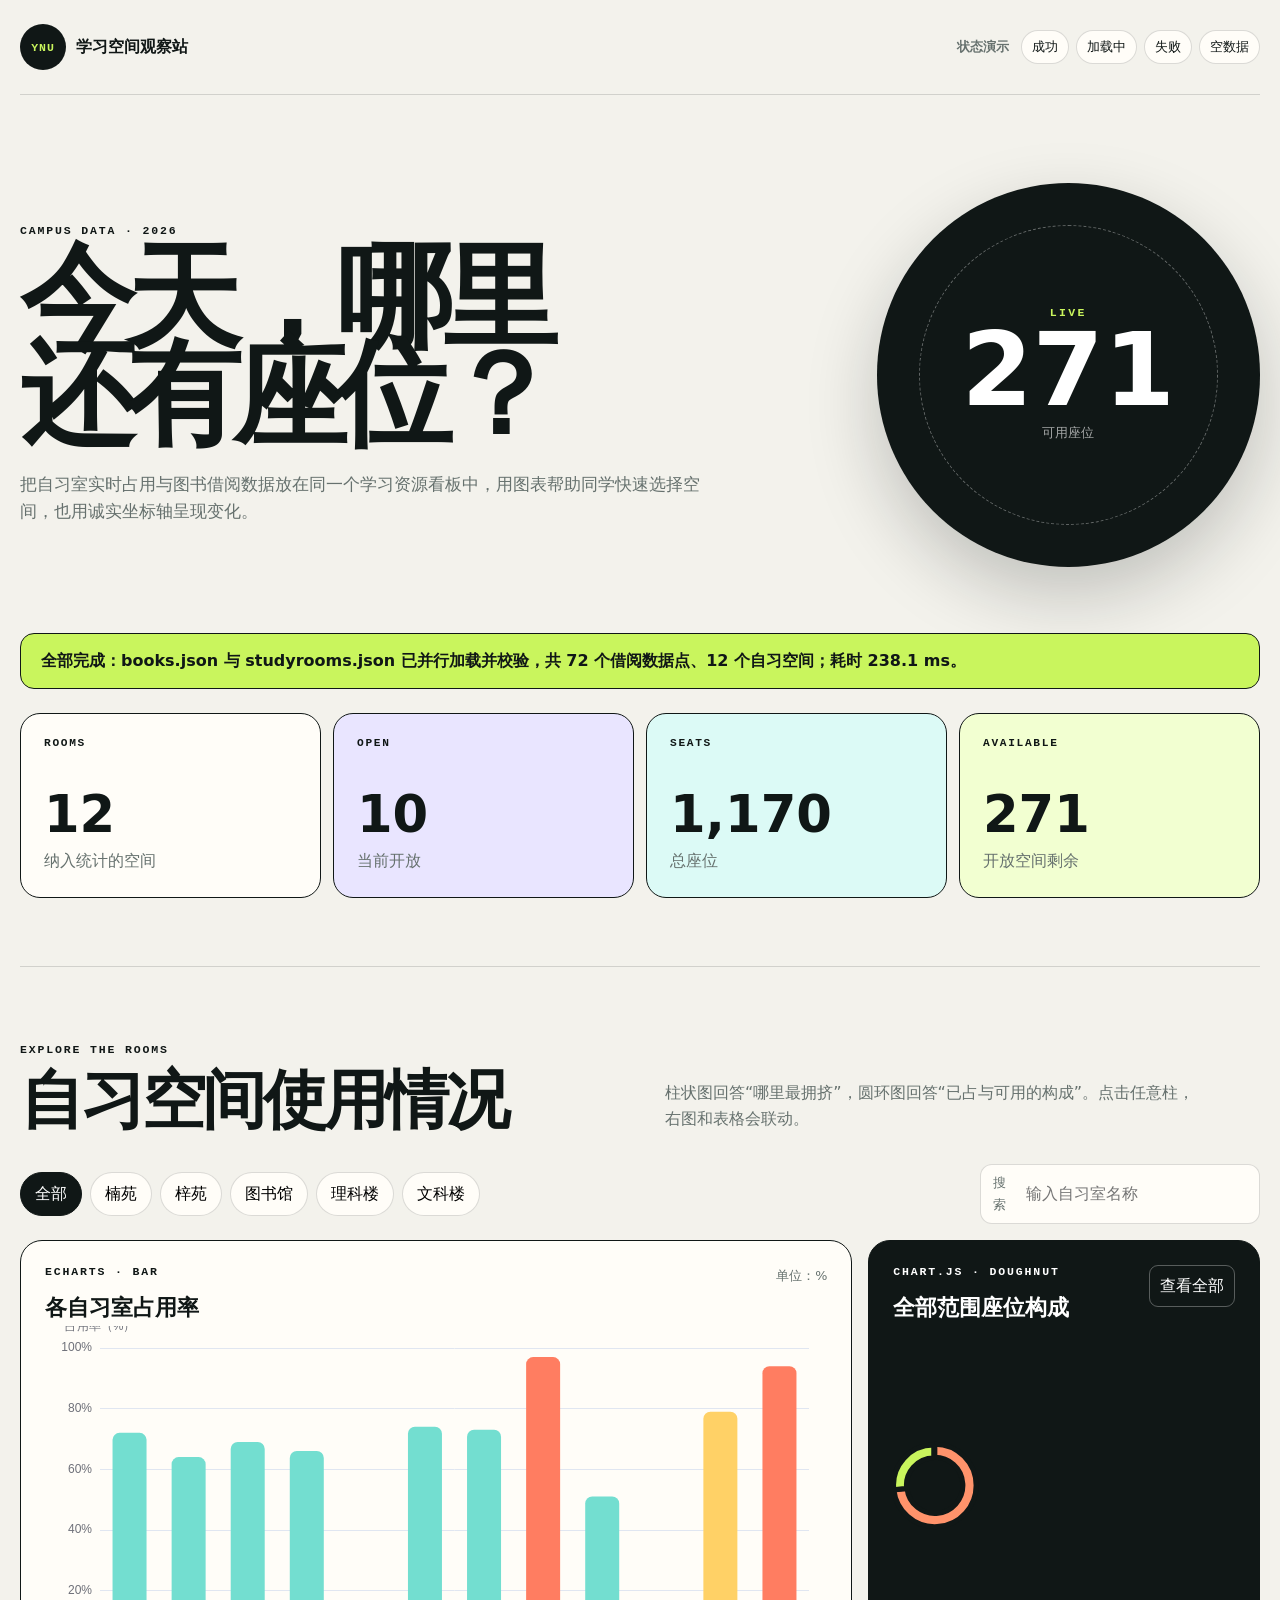
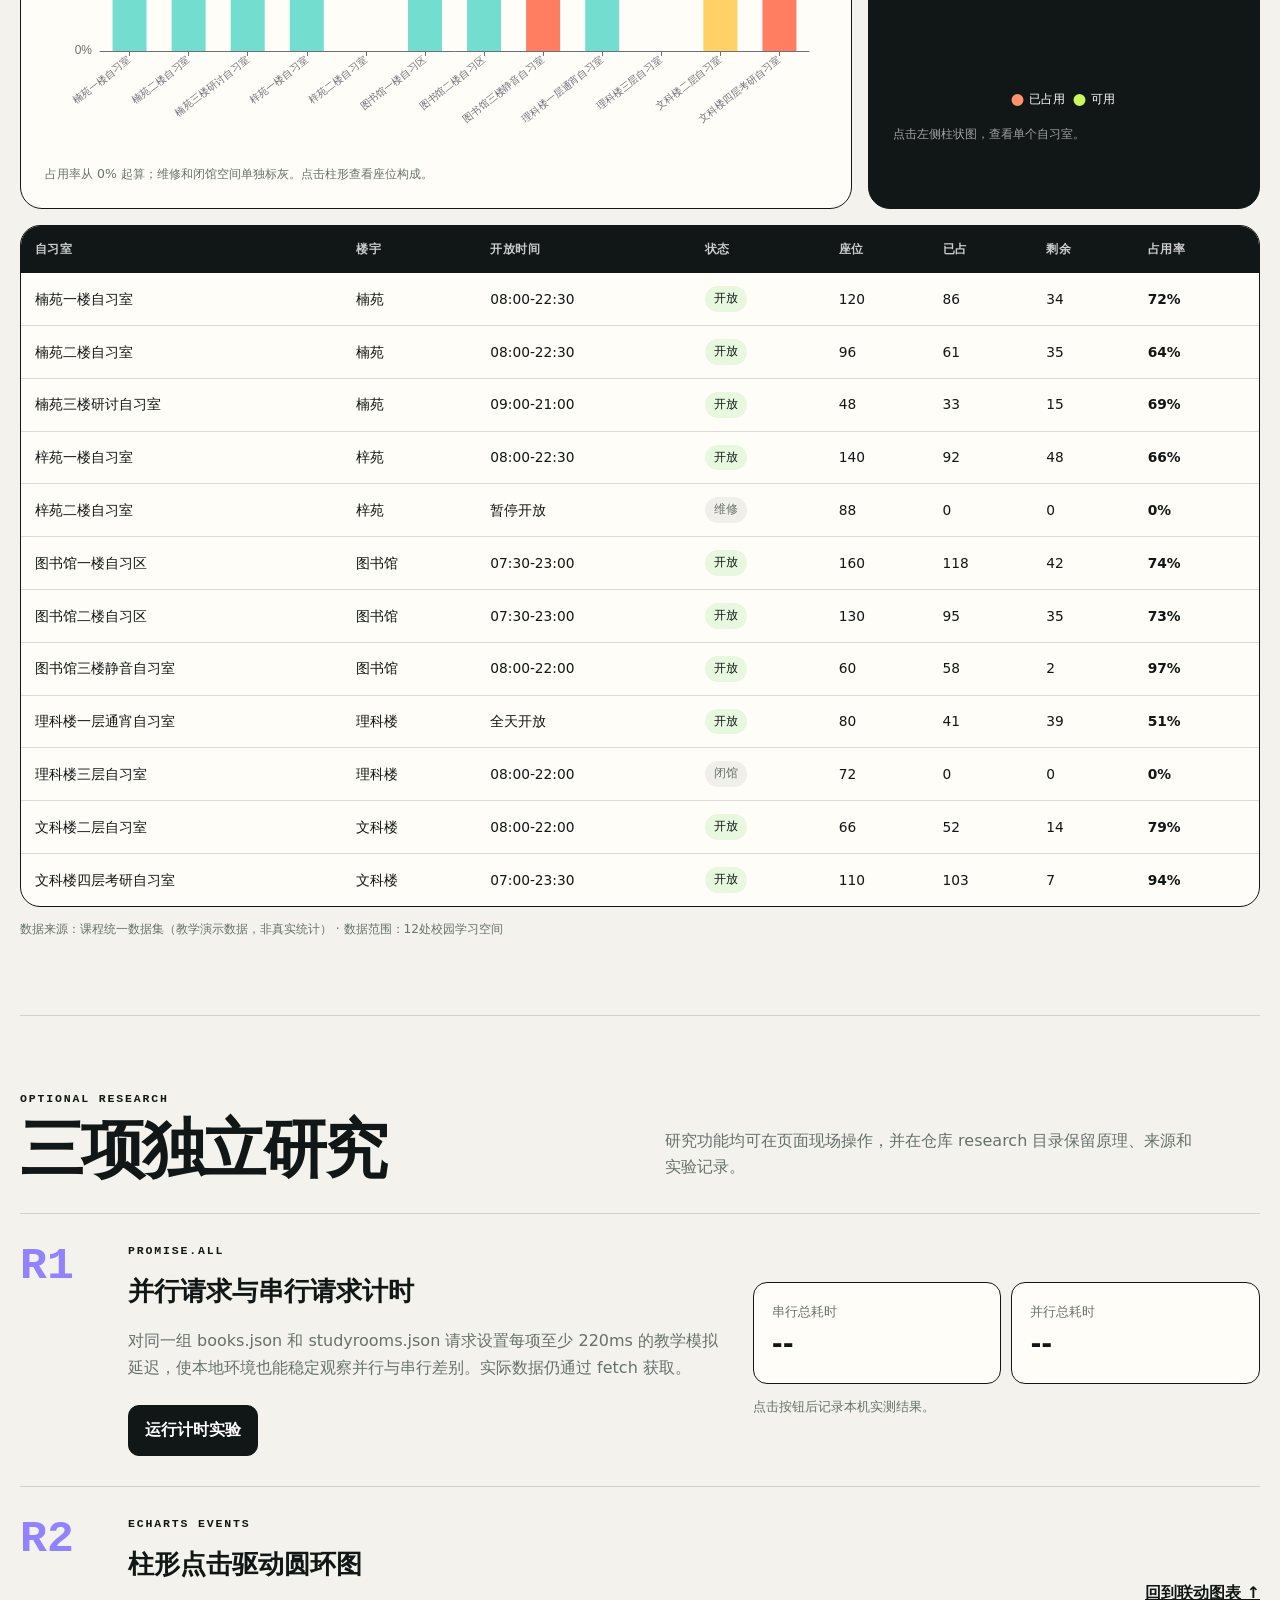
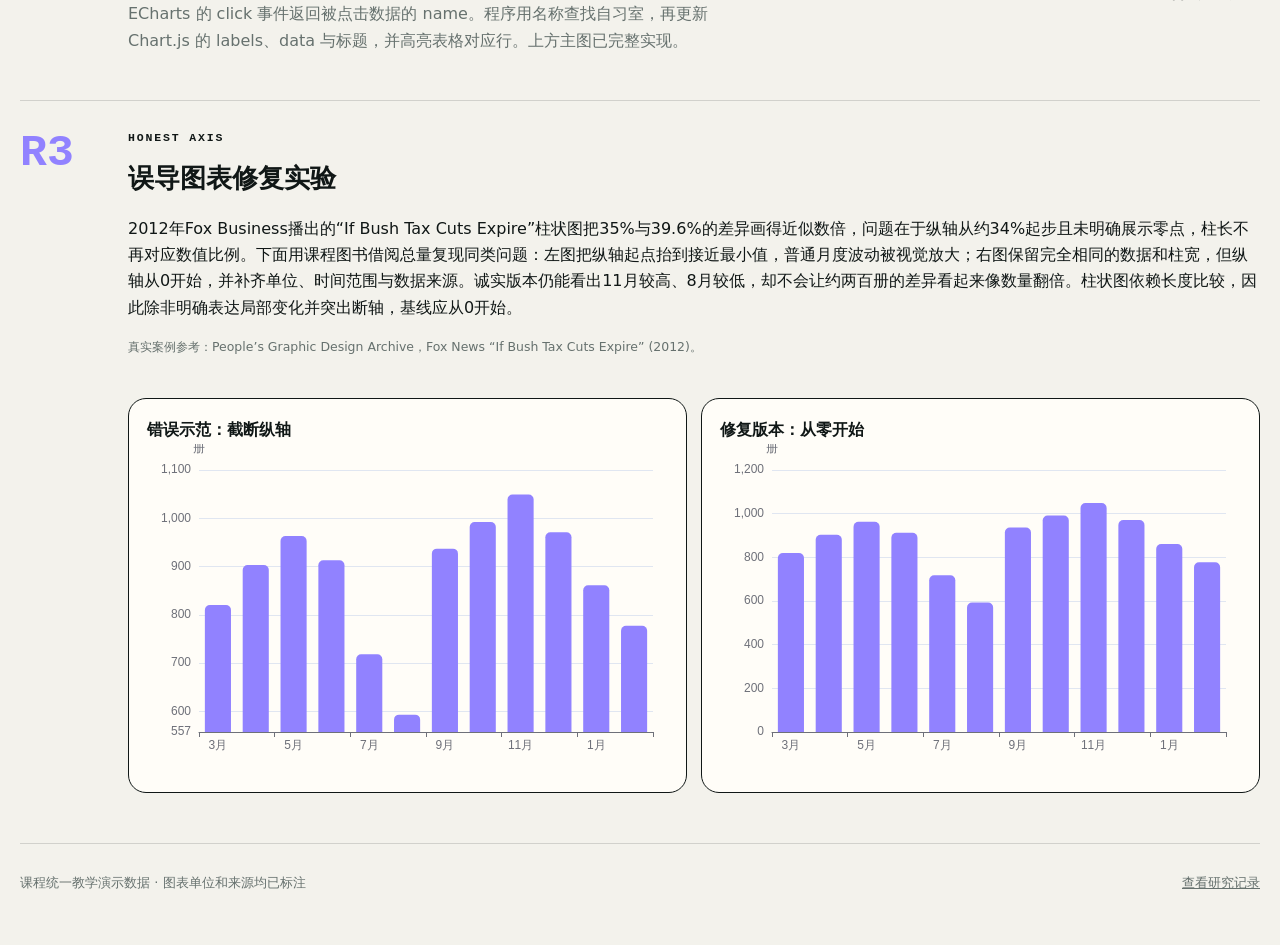
==== my-dashboard/index.html @ 5441ebf2 "完成校园学习空间自主数据看板" ====
<!doctype html>
<html lang="zh-CN">
<head>
  <meta charset="utf-8">
  <meta name="viewport" content="width=device-width, initial-scale=1">
  <meta name="description" content="校园学习空间数据看板，展示自习室座位、开放状态和图书借阅趋势">
  <title>校园学习空间数据看板</title>
  <link rel="icon" href="../assets/favicon.svg" type="image/svg+xml">
  <link rel="stylesheet" href="style.css">
</head>
<body>
  <header class="topbar shell">
    <a class="brand" href="../"><span>YNU</span> 学习空间观察站</a>
    <nav aria-label="四状态演示">
      <b>状态演示</b>
      <a href="./">成功</a>
      <a href="?state=loading">加载中</a>
      <a href="?state=error">失败</a>
      <a href="?state=empty">空数据</a>
    </nav>
  </header>

  <main>
    <section class="hero shell">
      <div class="hero-copy">
        <p class="eyebrow">CAMPUS DATA · 2026</p>
        <h1>今天，哪里<br>还有座位？</h1>
        <p>把自习室实时占用与图书借阅数据放在同一个学习资源看板中，用图表帮助同学快速选择空间，也用诚实坐标轴呈现变化。</p>
      </div>
      <div class="hero-badge" aria-hidden="true">
        <span>LIVE</span>
        <strong id="hero-availability">--</strong>
        <small>可用座位</small>
      </div>
    </section>

    <section id="status" class="status shell" aria-live="polite">
      <span class="status-icon" aria-hidden="true"></span>
      <div>
        <strong id="status-title">加载中</strong>
        <p id="status-detail">正在并行请求 books.json 与 studyrooms.json…</p>
      </div>
      <button id="retry-button" type="button" hidden>重新加载</button>
    </section>

    <div id="dashboard-content" hidden>
      <section id="success-banner" class="success-banner shell" aria-live="polite"></section>

      <section class="metrics shell" aria-label="核心指标">
        <article><span>ROOMS</span><strong id="metric-rooms">0</strong><p>纳入统计的空间</p></article>
        <article><span>OPEN</span><strong id="metric-open">0</strong><p>当前开放</p></article>
        <article><span>SEATS</span><strong id="metric-seats">0</strong><p>总座位</p></article>
        <article><span>AVAILABLE</span><strong id="metric-available">0</strong><p>开放空间剩余</p></article>
      </section>

      <section class="workspace shell">
        <div class="section-heading">
          <div>
            <p class="eyebrow">EXPLORE THE ROOMS</p>
            <h2>自习空间使用情况</h2>
          </div>
          <p>柱状图回答“哪里最拥挤”，圆环图回答“已占与可用的构成”。点击任意柱，右图和表格会联动。</p>
        </div>

        <div class="filters">
          <div id="building-filters" class="filter-buttons" role="group" aria-label="按楼宇筛选"></div>
          <label class="search-box">
            <span>搜索</span>
            <input id="room-search" type="search" placeholder="输入自习室名称" autocomplete="off">
          </label>
        </div>

        <div class="chart-layout">
          <article class="panel panel-wide">
            <div class="panel-heading">
              <div><p>ECHARTS · BAR</p><h3>各自习室占用率</h3></div>
              <span>单位：%</span>
            </div>
            <div id="room-chart" class="chart" role="img" aria-label="各自习室占用率柱状图"></div>
            <p class="chart-note">占用率从 0% 起算；维修和闭馆空间单独标灰。点击柱形查看座位构成。</p>
          </article>

          <article class="panel panel-accent">
            <div class="panel-heading">
              <div><p>CHART.JS · DOUGHNUT</p><h3 id="seat-chart-title">筛选结果座位构成</h3></div>
              <button id="reset-linkage" type="button">查看全部</button>
            </div>
            <div class="chart chart-small"><canvas id="seat-chart" aria-label="座位使用构成圆环图"></canvas></div>
            <p id="linkage-note" class="chart-note">点击左侧柱状图，查看单个自习室。</p>
          </article>
        </div>

        <div class="table-wrap">
          <table>
            <thead><tr><th>自习室</th><th>楼宇</th><th>开放时间</th><th>状态</th><th>座位</th><th>已占</th><th>剩余</th><th>占用率</th></tr></thead>
            <tbody id="room-table"></tbody>
          </table>
          <p id="table-empty" class="table-empty" hidden>没有符合筛选条件的自习室。</p>
        </div>
        <p class="source-line">数据来源：课程统一数据集（教学演示数据，非真实统计） · 数据范围：12处校园学习空间</p>
      </section>

      <section class="research shell" id="research">
        <div class="section-heading">
          <div>
            <p class="eyebrow">OPTIONAL RESEARCH</p>
            <h2>三项独立研究</h2>
          </div>
          <p>研究功能均可在页面现场操作，并在仓库 research 目录保留原理、来源和实验记录。</p>
        </div>

        <article class="research-card benchmark-card">
          <div class="research-index">R1</div>
          <div class="research-copy">
            <p class="eyebrow">PROMISE.ALL</p>
            <h3>并行请求与串行请求计时</h3>
            <p>对同一组 books.json 和 studyrooms.json 请求设置每项至少 220ms 的教学模拟延迟，使本地环境也能稳定观察并行与串行差别。实际数据仍通过 fetch 获取。</p>
            <button id="run-benchmark" class="primary-button" type="button">运行计时实验</button>
          </div>
          <div class="benchmark-result" aria-live="polite">
            <div><span>串行总耗时</span><strong id="serial-time">--</strong></div>
            <div><span>并行总耗时</span><strong id="parallel-time">--</strong></div>
            <p id="benchmark-summary">点击按钮后记录本机实测结果。</p>
          </div>
        </article>

        <article class="research-card linkage-card">
          <div class="research-index">R2</div>
          <div class="research-copy">
            <p class="eyebrow">ECHARTS EVENTS</p>
            <h3>柱形点击驱动圆环图</h3>
            <p>ECharts 的 click 事件返回被点击数据的 name。程序用名称查找自习室，再更新 Chart.js 的 labels、data 与标题，并高亮表格对应行。上方主图已完整实现。</p>
          </div>
          <a class="text-link" href="#room-chart">回到联动图表 ↑</a>
        </article>

        <article class="research-card misleading-card">
          <div class="research-index">R3</div>
          <div class="research-copy">
            <p class="eyebrow">HONEST AXIS</p>
            <h3>误导图表修复实验</h3>
            <p class="analysis">2012年Fox Business播出的“If Bush Tax Cuts Expire”柱状图把35%与39.6%的差异画得近似数倍，问题在于纵轴从约34%起步且未明确展示零点，柱长不再对应数值比例。下面用课程图书借阅总量复现同类问题：左图把纵轴起点抬到接近最小值，普通月度波动被视觉放大；右图保留完全相同的数据和柱宽，但纵轴从0开始，并补齐单位、时间范围与数据来源。诚实版本仍能看出11月较高、8月较低，却不会让约两百册的差异看起来像数量翻倍。柱状图依赖长度比较，因此除非明确表达局部变化并突出断轴，基线应从0开始。</p>
            <p class="reference">真实案例参考：People’s Graphic Design Archive，Fox News “If Bush Tax Cuts Expire” (2012)。</p>
          </div>
          <div class="compare-grid">
            <div><h4>错误示范：截断纵轴</h4><div id="misleading-chart" class="compare-chart"></div></div>
            <div><h4>修复版本：从零开始</h4><div id="honest-chart" class="compare-chart"></div></div>
          </div>
        </article>
      </section>
    </div>
  </main>

  <footer class="shell">
    <p>课程统一教学演示数据 · 图表单位和来源均已标注</p>
    <a href="../research/README.md">查看研究记录</a>
  </footer>

  <script src="../libs/jquery-3.7.1.min.js"></script>
  <script src="../libs/echarts-5.6.0.min.js"></script>
  <script src="../libs/chart-4.4.7.umd.min.js"></script>
  <script src="app.js"></script>
</body>
</html>
---- my-dashboard/style.css ----
:root {
  --ink: #101716;
  --muted: #66716e;
  --paper: #f3f2ec;
  --surface: #fffdf8;
  --line: rgba(16, 23, 22, .15);
  --lime: #c9f55d;
  --mint: #73ded0;
  --violet: #9182ff;
  --orange: #ff936b;
  --yellow: #ffd166;
  --danger: #c94b3a;
}

* { box-sizing: border-box; }
[hidden] { display: none !important; }
html { scroll-behavior: smooth; }
body { margin: 0; color: var(--ink); background: var(--paper); font-family: "Microsoft YaHei", system-ui, sans-serif; line-height: 1.65; }
button, input { font: inherit; }
a { color: inherit; }
.shell { width: min(1240px, calc(100% - 40px)); margin-inline: auto; }

.topbar { display: flex; justify-content: space-between; align-items: center; gap: 20px; padding-block: 24px; border-bottom: 1px solid var(--line); }
.brand { display: flex; align-items: center; gap: 10px; text-decoration: none; font-weight: 800; }
.brand span { display: grid; place-items: center; width: 46px; height: 46px; border-radius: 50%; background: var(--ink); color: var(--lime); font: 800 .72rem ui-monospace, monospace; letter-spacing: .08em; }
.topbar nav { display: flex; flex-wrap: wrap; align-items: center; gap: 7px; font-size: .8rem; }
.topbar nav b { color: var(--muted); margin-right: 5px; }
.topbar nav a { padding: 5px 10px; border: 1px solid var(--line); border-radius: 999px; background: var(--surface); text-decoration: none; }

.hero { min-height: 560px; display: grid; grid-template-columns: 1.35fr .65fr; gap: 60px; align-items: center; padding-block: 65px; }
.eyebrow, .panel-heading p { margin: 0 0 12px; font: 800 .72rem ui-monospace, monospace; letter-spacing: .16em; }
.hero h1 { margin: 0; font-size: clamp(4.2rem, 9vw, 8rem); line-height: .84; letter-spacing: -.08em; }
.hero-copy > p:last-child { max-width: 680px; margin: 28px 0 0; color: var(--muted); font-size: 1.05rem; }
.hero-badge { position: relative; aspect-ratio: 1; display: grid; place-items: center; align-content: center; border-radius: 50%; color: white; background: var(--ink); box-shadow: 0 28px 70px rgba(16,23,22,.22); }
.hero-badge::before { content: ""; position: absolute; inset: 11%; border: 1px dashed rgba(255,255,255,.35); border-radius: 50%; animation: orbit 18s linear infinite; }
.hero-badge span { color: var(--lime); font: 800 .72rem ui-monospace, monospace; letter-spacing: .2em; }
.hero-badge strong { position: relative; font-size: clamp(4rem, 8vw, 7.2rem); line-height: 1; }
.hero-badge small { color: rgba(255,255,255,.62); }
@keyframes orbit { to { transform: rotate(360deg); } }

.status { min-height: 150px; display: flex; align-items: center; gap: 20px; padding: 28px; border: 1px solid var(--ink); border-radius: 22px; background: var(--surface); }
.status-icon { width: 36px; height: 36px; border: 4px solid rgba(16,23,22,.12); border-top-color: var(--violet); border-radius: 50%; animation: spin .8s linear infinite; }
.status strong { font-size: 1.18rem; }
.status p { margin: 4px 0 0; color: var(--muted); }
.status.is-error .status-icon, .status.is-empty .status-icon { animation: none; border: 0; border-radius: 0; width: auto; height: auto; font-size: 2rem; }
.status.is-error .status-icon::before { content: "!"; color: var(--danger); font-weight: 900; }
.status.is-empty .status-icon::before { content: "○"; color: var(--muted); font-weight: 900; }
#retry-button { margin-left: auto; padding: 10px 15px; border: 1px solid var(--ink); border-radius: 10px; color: white; background: var(--ink); cursor: pointer; }
@keyframes spin { to { transform: rotate(360deg); } }

.success-banner { margin-top: -22px; position: relative; z-index: 2; padding: 14px 20px; border: 1px solid var(--ink); border-radius: 14px; background: var(--lime); font-weight: 700; }
.metrics { display: grid; grid-template-columns: repeat(4, 1fr); gap: 12px; padding-block: 24px 68px; }
.metrics article { min-height: 185px; padding: 23px; display: flex; flex-direction: column; border: 1px solid var(--ink); border-radius: 20px; background: var(--surface); }
.metrics article:nth-child(2) { background: #e9e5ff; }
.metrics article:nth-child(3) { background: #dcfaf6; }
.metrics article:nth-child(4) { background: #f2ffd1; }
.metrics span { font: 800 .7rem ui-monospace, monospace; letter-spacing: .15em; }
.metrics strong { margin: auto 0 0; font-size: 3.2rem; line-height: 1; }
.metrics p { margin: 8px 0 0; color: var(--muted); }

.workspace, .research { padding-block: 76px; border-top: 1px solid var(--line); }
.section-heading { display: grid; grid-template-columns: 1fr 1fr; gap: 50px; align-items: end; margin-bottom: 32px; }
.section-heading h2 { margin: 0; font-size: clamp(2.2rem, 5vw, 4.4rem); line-height: 1; letter-spacing: -.05em; }
.section-heading > p { max-width: 540px; margin: 0; color: var(--muted); }

.filters { display: flex; justify-content: space-between; align-items: center; gap: 18px; margin-bottom: 16px; }
.filter-buttons { display: flex; flex-wrap: wrap; gap: 8px; }
.filter-button, .search-box { border: 1px solid var(--line); background: var(--surface); }
.filter-button { padding: 8px 14px; border-radius: 999px; cursor: pointer; }
.filter-button.is-active { color: white; background: var(--ink); border-color: var(--ink); }
.search-box { display: flex; align-items: center; gap: 8px; min-width: 280px; padding: 7px 12px; border-radius: 12px; }
.search-box span { color: var(--muted); font-size: .82rem; }
.search-box input { min-width: 0; width: 100%; border: 0; outline: 0; background: transparent; }

.chart-layout { display: grid; grid-template-columns: 1.7fr .8fr; gap: 16px; }
.panel { min-width: 0; padding: 24px; border: 1px solid var(--ink); border-radius: 22px; background: var(--surface); }
.panel-accent { background: var(--ink); color: white; }
.panel-heading { min-height: 56px; display: flex; justify-content: space-between; gap: 15px; align-items: start; }
.panel-heading h3 { margin: 0; font-size: 1.36rem; }
.panel-heading > span { color: var(--muted); font-size: .8rem; }
.panel-heading button { padding: 7px 10px; border: 1px solid rgba(255,255,255,.3); border-radius: 9px; color: white; background: transparent; cursor: pointer; }
.chart { width: 100%; height: 430px; }
.chart-small { height: 390px; }
.chart-note { margin: 8px 0 0; color: var(--muted); font-size: .78rem; }
.panel-accent .chart-note { color: rgba(255,255,255,.6); }

.table-wrap { margin-top: 16px; border: 1px solid var(--ink); border-radius: 20px; overflow-x: auto; background: var(--surface); }
table { width: 100%; min-width: 880px; border-collapse: collapse; font-size: .86rem; }
th, td { padding: 13px 14px; text-align: left; border-bottom: 1px solid var(--line); }
th { color: rgba(255,255,255,.78); background: var(--ink); font-size: .76rem; letter-spacing: .04em; }
tbody tr:last-child td { border-bottom: 0; }
tbody tr[data-room] { cursor: pointer; }
tbody tr[data-room]:hover { background: #f7f4e9; }
tbody tr.is-selected { background: #f2ffd1; outline: 2px solid var(--lime); outline-offset: -2px; }
.status-pill { display: inline-flex; padding: 3px 9px; border-radius: 999px; background: #e7f8df; font-size: .75rem; }
.status-pill.is-closed { background: #f0efea; color: var(--muted); }
.rate { font-weight: 800; }
.table-empty { padding: 35px; text-align: center; color: var(--muted); }
.source-line { margin: 12px 0 0; color: var(--muted); font-size: .76rem; }

.research { padding-bottom: 20px; }
.research-card { display: grid; grid-template-columns: 80px 1fr .85fr; gap: 28px; padding: 30px 0; border-top: 1px solid var(--line); }
.research-index { font: 800 2.8rem/1 ui-monospace, monospace; color: var(--violet); }
.research-copy h3 { margin: 0; font-size: 1.65rem; }
.research-copy > p:not(.eyebrow) { color: var(--muted); }
.primary-button { margin-top: 8px; padding: 11px 16px; border: 1px solid var(--ink); border-radius: 11px; color: white; background: var(--ink); font-weight: 800; cursor: pointer; }
.primary-button:disabled { opacity: .55; cursor: wait; }
.benchmark-result { display: grid; grid-template-columns: 1fr 1fr; gap: 10px; align-content: center; }
.benchmark-result div { padding: 18px; border: 1px solid var(--ink); border-radius: 14px; background: var(--surface); }
.benchmark-result span { display: block; color: var(--muted); font-size: .8rem; }
.benchmark-result strong { font-size: 1.65rem; }
.benchmark-result p { grid-column: 1 / -1; margin: 2px 0 0; color: var(--muted); font-size: .82rem; }
.text-link { align-self: center; justify-self: end; font-weight: 800; }
.misleading-card { grid-template-columns: 80px 1fr; }
.misleading-card .compare-grid { grid-column: 2 / -1; }
.analysis { color: var(--ink) !important; }
.reference { font-size: .78rem; }
.compare-grid { display: grid; grid-template-columns: 1fr 1fr; gap: 14px; }
.compare-grid > div { padding: 18px; border: 1px solid var(--ink); border-radius: 18px; background: var(--surface); }
.compare-grid h4 { margin: 0; }
.compare-chart { width: 100%; height: 330px; }

footer { display: flex; justify-content: space-between; gap: 20px; padding-block: 28px 46px; border-top: 1px solid var(--line); color: var(--muted); font-size: .82rem; }
footer p { margin: 0; }

@media (max-width: 980px) {
  .metrics { grid-template-columns: repeat(2, 1fr); }
  .chart-layout { grid-template-columns: 1fr; }
  .research-card { grid-template-columns: 60px 1fr; }
  .benchmark-result, .text-link { grid-column: 2; justify-self: stretch; }
  .misleading-card .compare-grid { grid-column: 1 / -1; }
}

@media (max-width: 700px) {
  .shell { width: min(100% - 24px, 1240px); }
  .topbar, .filters, footer { align-items: flex-start; flex-direction: column; }
  .hero { grid-template-columns: 1fr; min-height: auto; padding-block: 55px; }
  .hero h1 { font-size: 4.1rem; }
  .hero-badge { width: min(360px, 86vw); justify-self: center; }
  .section-heading { grid-template-columns: 1fr; gap: 20px; }
  .search-box { width: 100%; min-width: 0; }
  .compare-grid { grid-template-columns: 1fr; }
  .chart { height: 360px; }
}
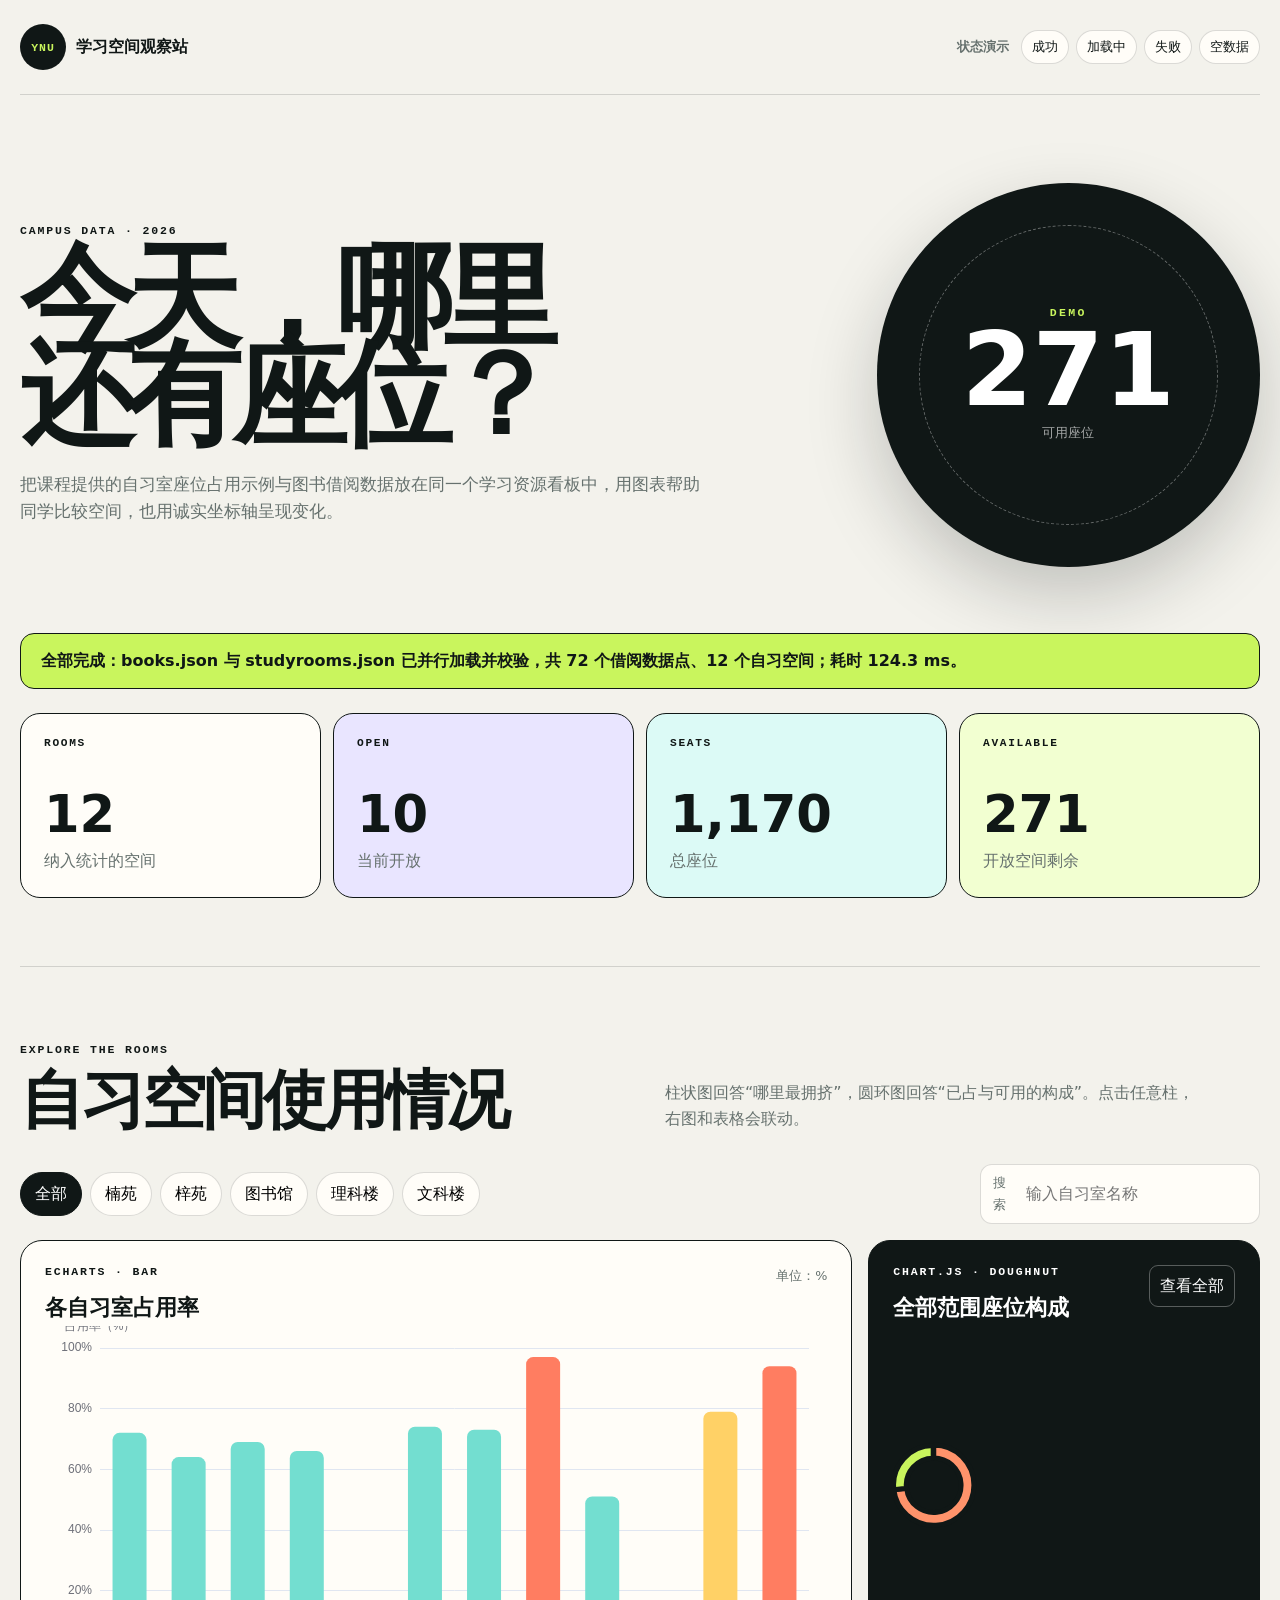
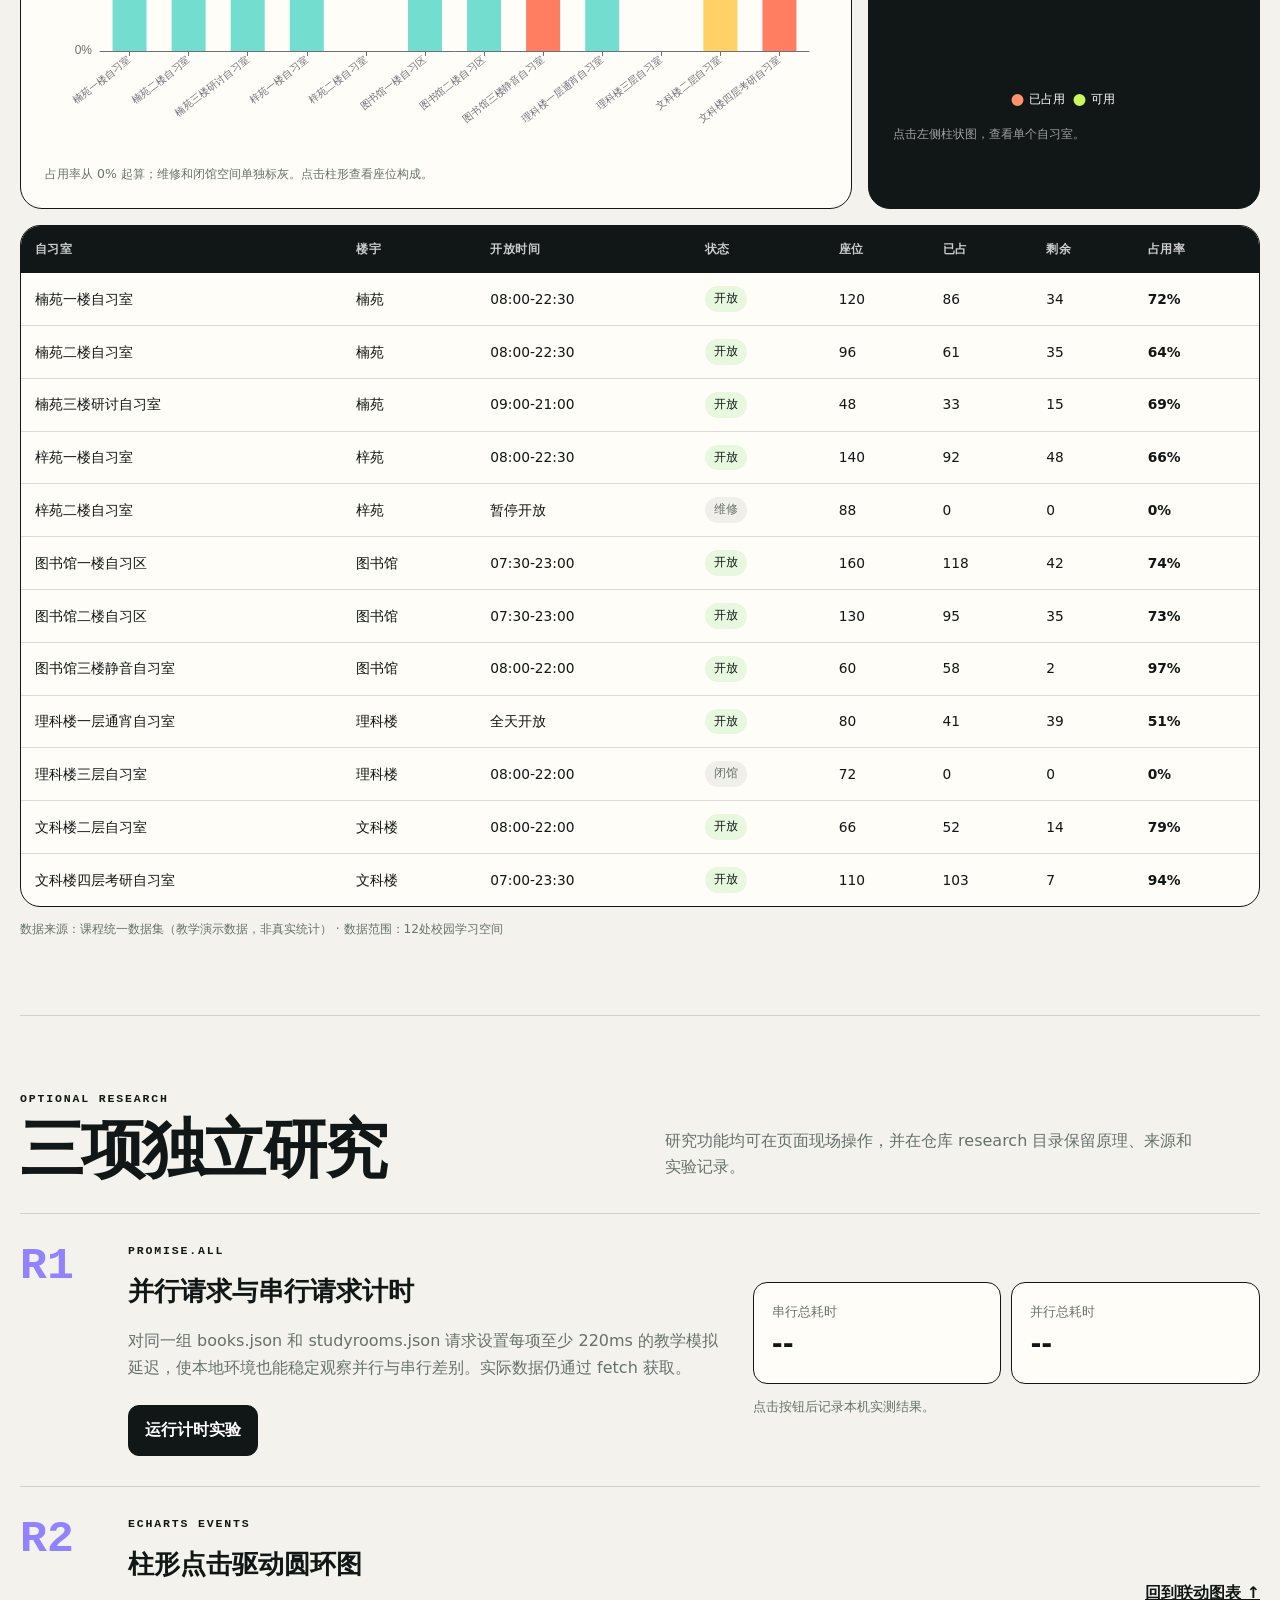
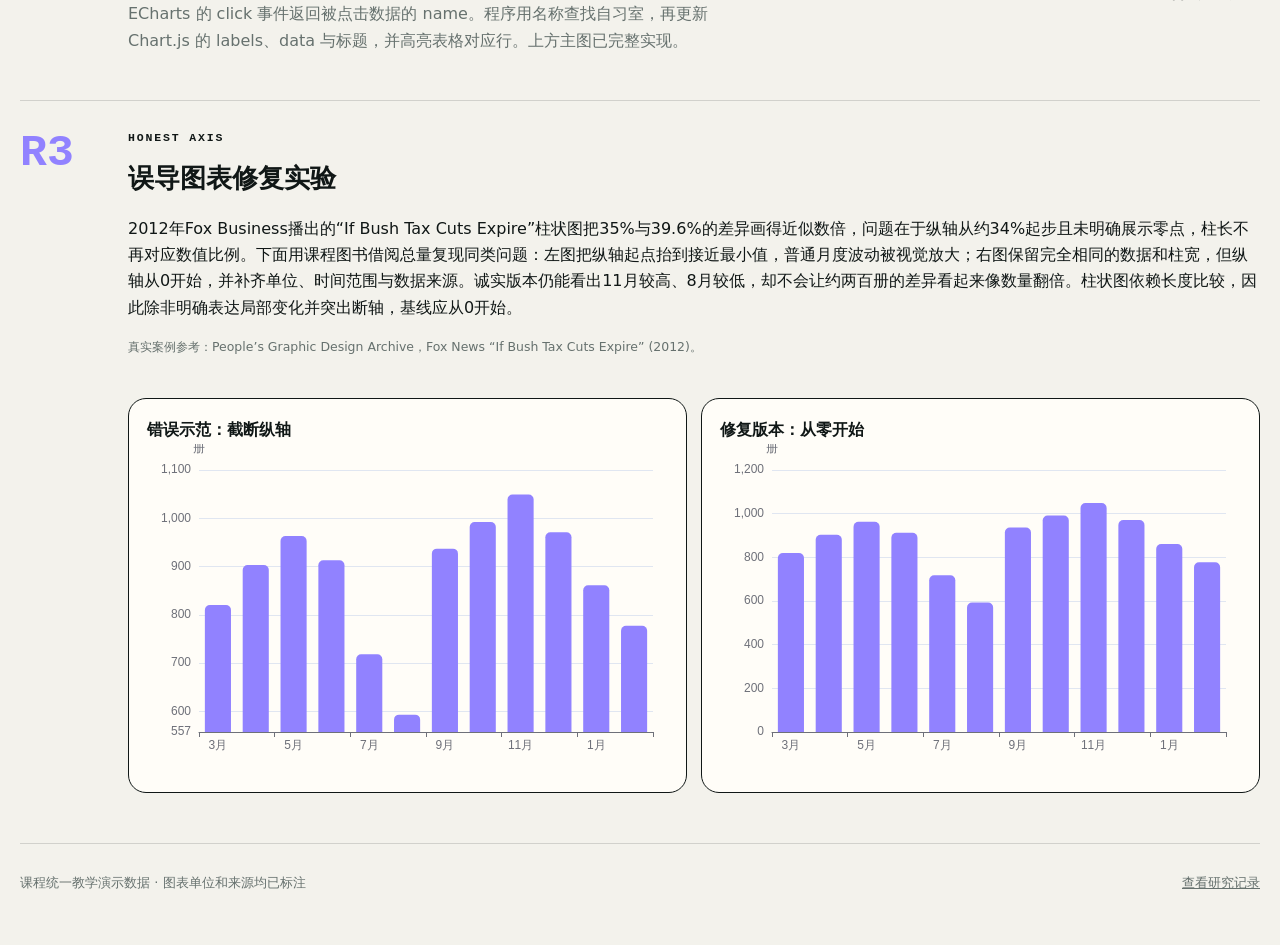
==== commit 474e8a77: "明确标注自习室数据为教学演示" ====
--- a/my-dashboard/index.html
+++ b/my-dashboard/index.html
@@ -25,10 +25,10 @@
       <div class="hero-copy">
         <p class="eyebrow">CAMPUS DATA · 2026</p>
         <h1>今天，哪里<br>还有座位？</h1>
-        <p>把自习室实时占用与图书借阅数据放在同一个学习资源看板中，用图表帮助同学快速选择空间，也用诚实坐标轴呈现变化。</p>
+        <p>把课程提供的自习室座位占用示例与图书借阅数据放在同一个学习资源看板中，用图表帮助同学比较空间，也用诚实坐标轴呈现变化。</p>
       </div>
       <div class="hero-badge" aria-hidden="true">
-        <span>LIVE</span>
+        <span>DEMO</span>
         <strong id="hero-availability">--</strong>
         <small>可用座位</small>
       </div>
@@ -162,4 +162,3 @@
   <script src="app.js"></script>
 </body>
 </html>
-
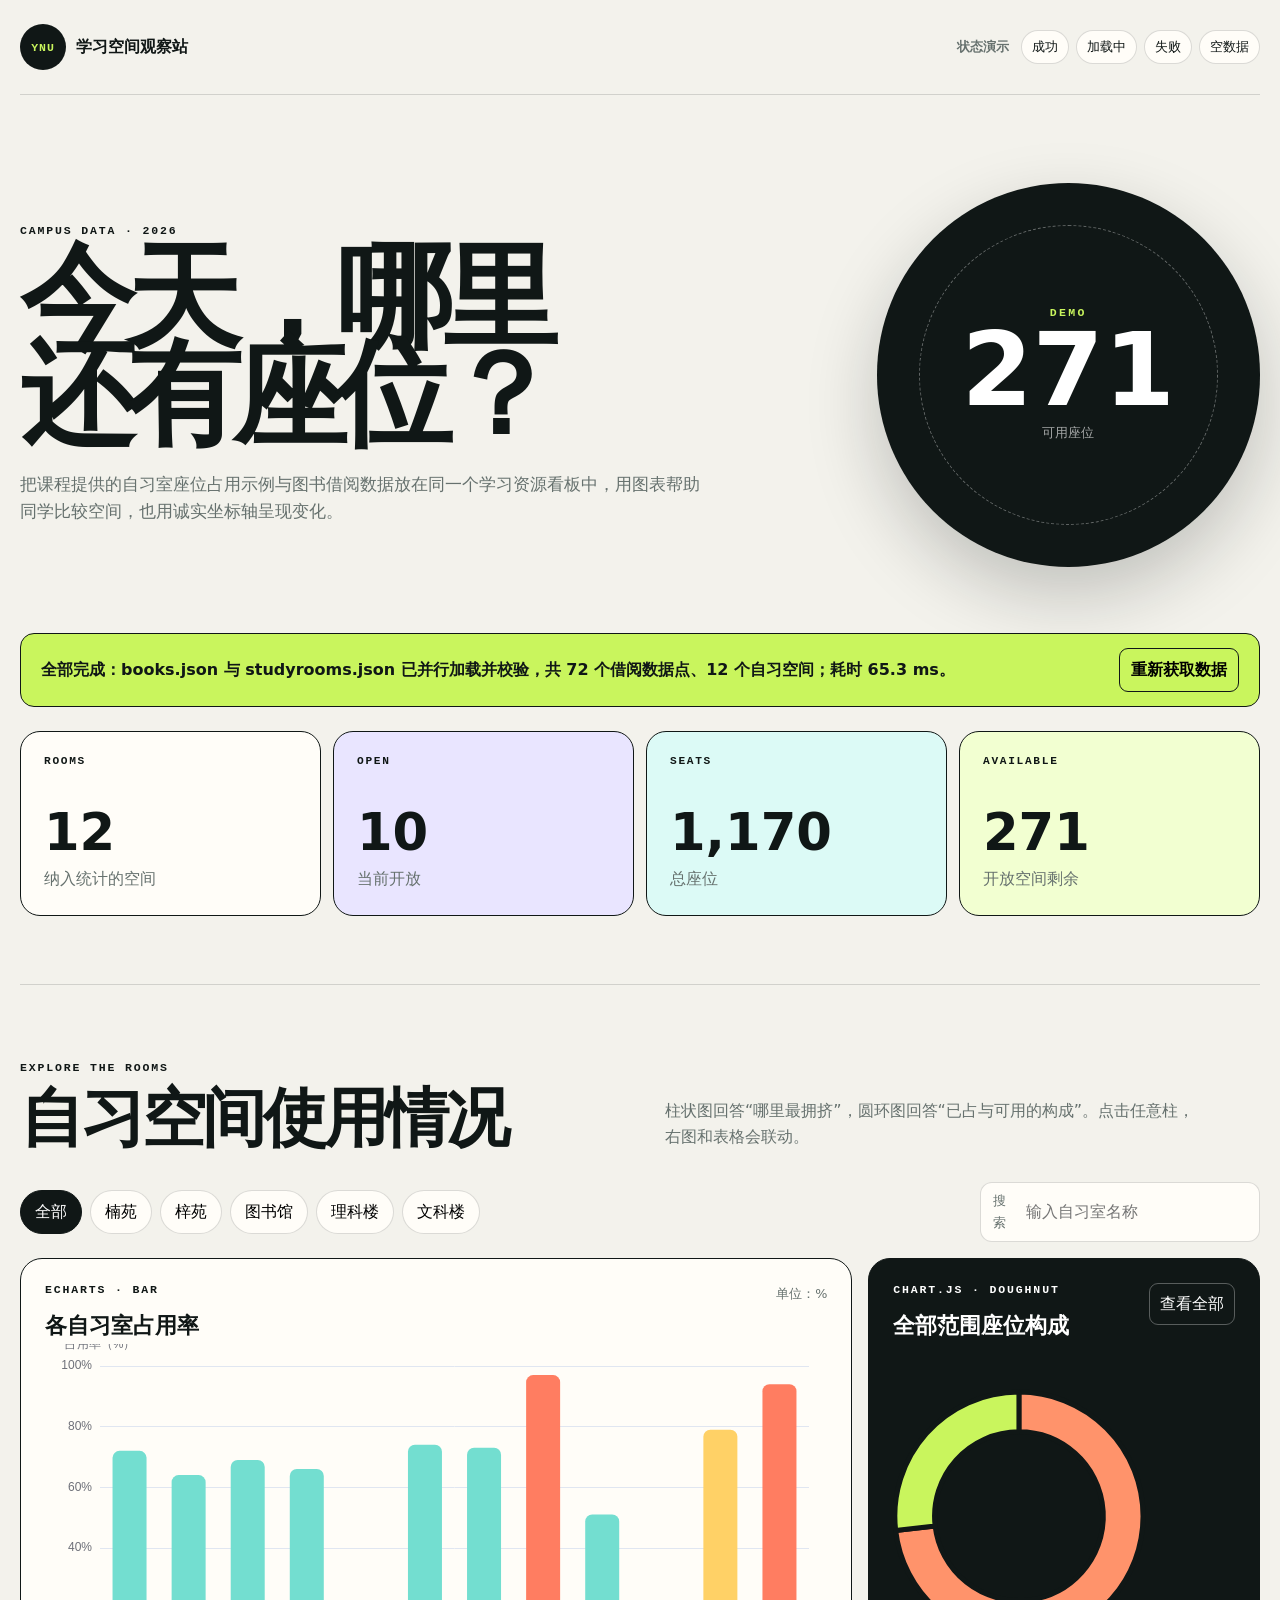
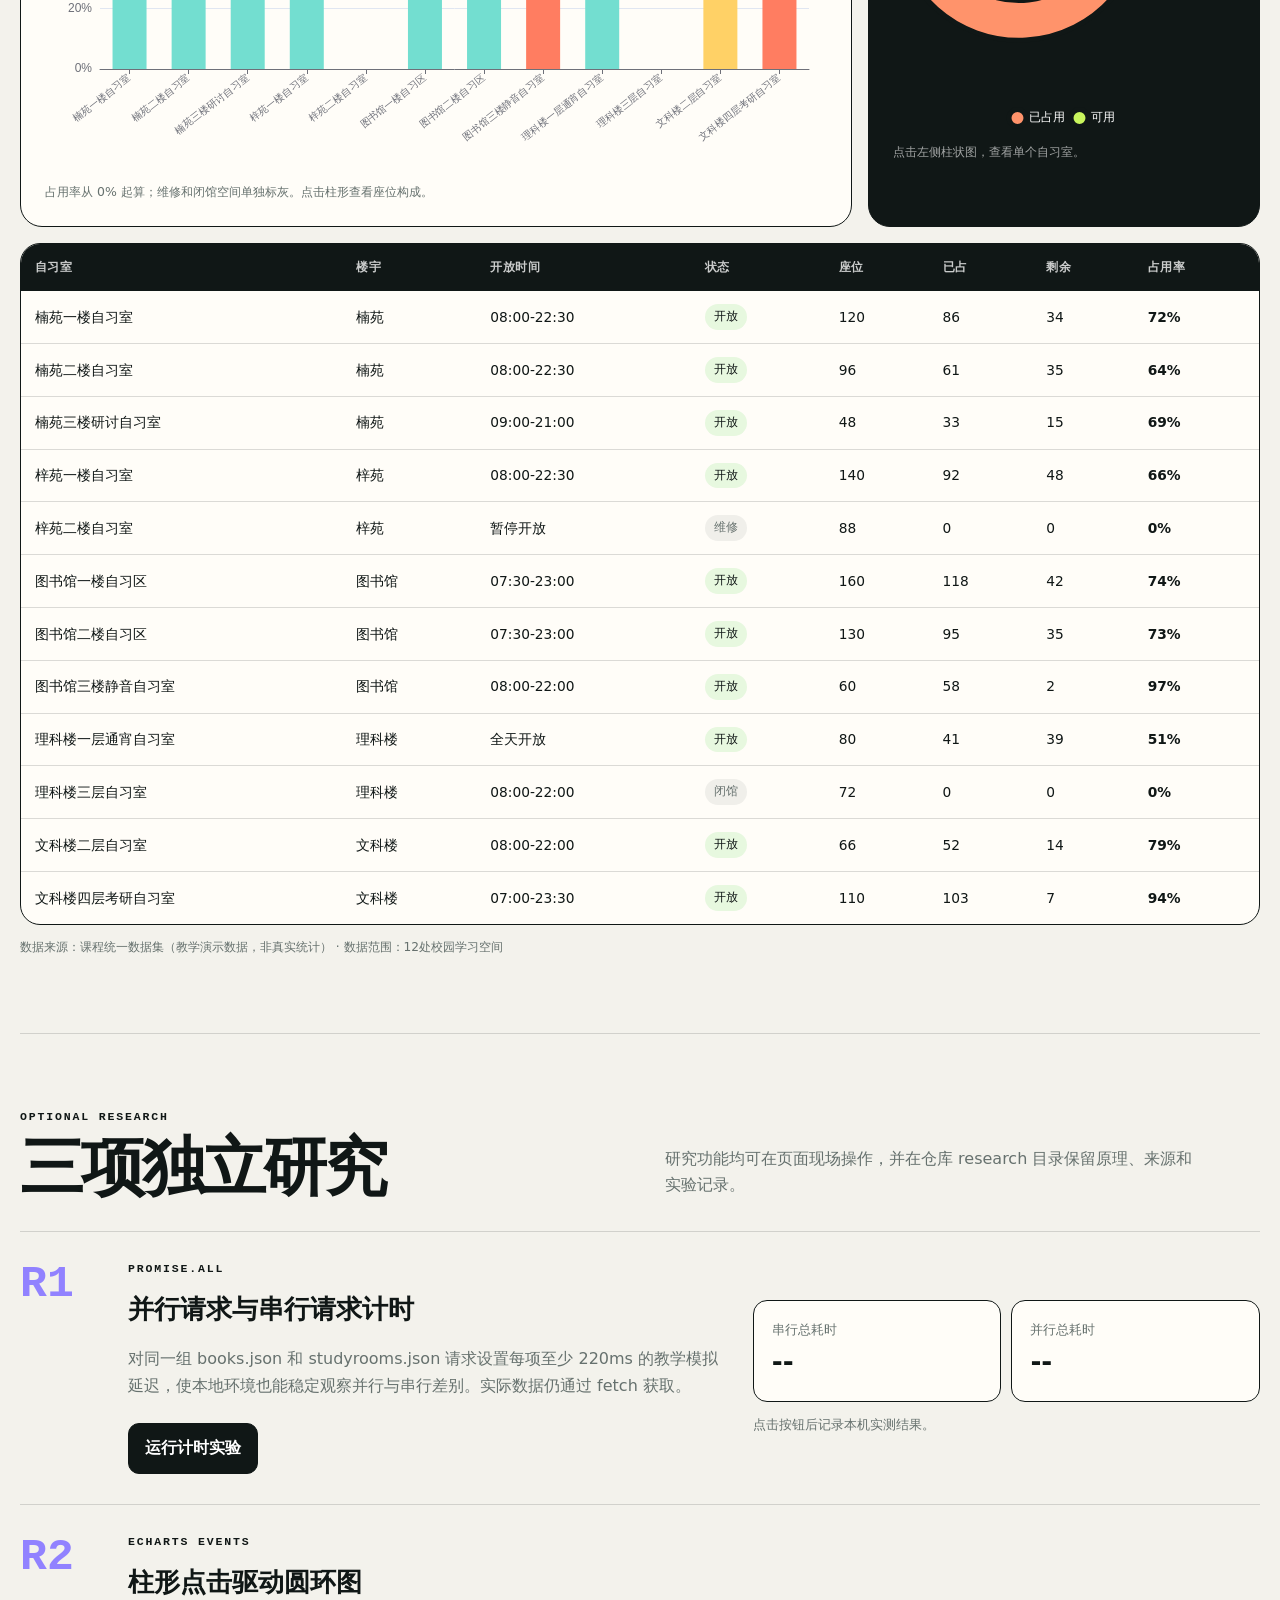
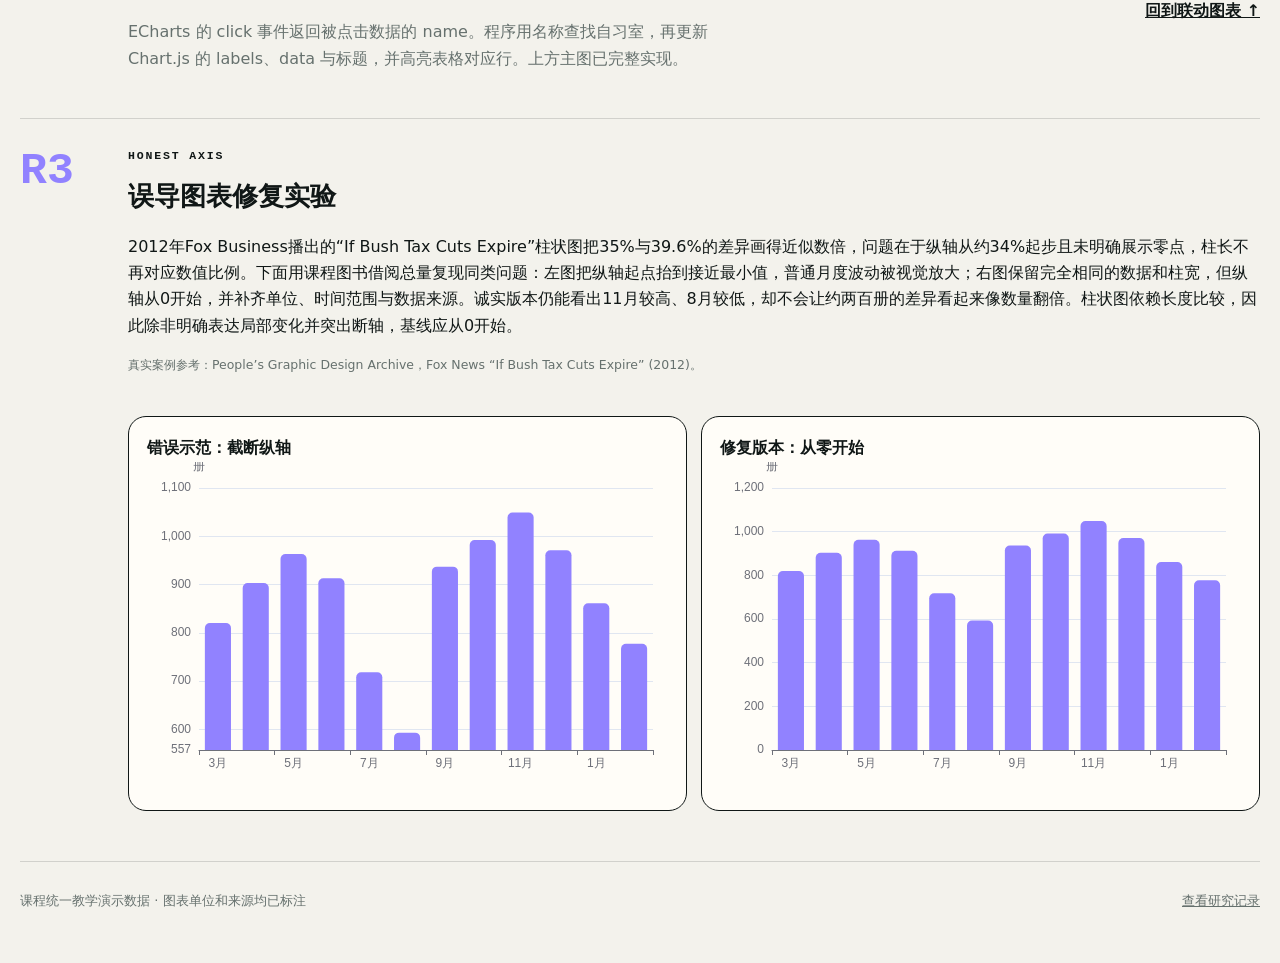
==== commit 0ca042b5: "支持真实断网重试并完善截图操作" ====
--- a/my-dashboard/index.html
+++ b/my-dashboard/index.html
@@ -44,7 +44,10 @@
     </section>
 
     <div id="dashboard-content" hidden>
-      <section id="success-banner" class="success-banner shell" aria-live="polite"></section>
+      <section id="success-banner" class="success-banner shell" aria-live="polite">
+        <span id="success-detail"></span>
+        <button id="refresh-button" type="button">重新获取数据</button>
+      </section>
 
       <section class="metrics shell" aria-label="核心指标">
         <article><span>ROOMS</span><strong id="metric-rooms">0</strong><p>纳入统计的空间</p></article>
--- a/my-dashboard/style.css
+++ b/my-dashboard/style.css
@@ -48,7 +48,8 @@
 #retry-button { margin-left: auto; padding: 10px 15px; border: 1px solid var(--ink); border-radius: 10px; color: white; background: var(--ink); cursor: pointer; }
 @keyframes spin { to { transform: rotate(360deg); } }
 
-.success-banner { margin-top: -22px; position: relative; z-index: 2; padding: 14px 20px; border: 1px solid var(--ink); border-radius: 14px; background: var(--lime); font-weight: 700; }
+.success-banner { margin-top: -22px; position: relative; z-index: 2; padding: 14px 20px; border: 1px solid var(--ink); border-radius: 14px; background: var(--lime); font-weight: 700; display: flex; align-items: center; justify-content: space-between; gap: 12px; flex-wrap: wrap; }
+.success-banner button { padding: 8px 11px; border: 1px solid var(--ink); border-radius: 9px; background: transparent; cursor: pointer; white-space: nowrap; }
 .metrics { display: grid; grid-template-columns: repeat(4, 1fr); gap: 12px; padding-block: 24px 68px; }
 .metrics article { min-height: 185px; padding: 23px; display: flex; flex-direction: column; border: 1px solid var(--ink); border-radius: 20px; background: var(--surface); }
 .metrics article:nth-child(2) { background: #e9e5ff; }
